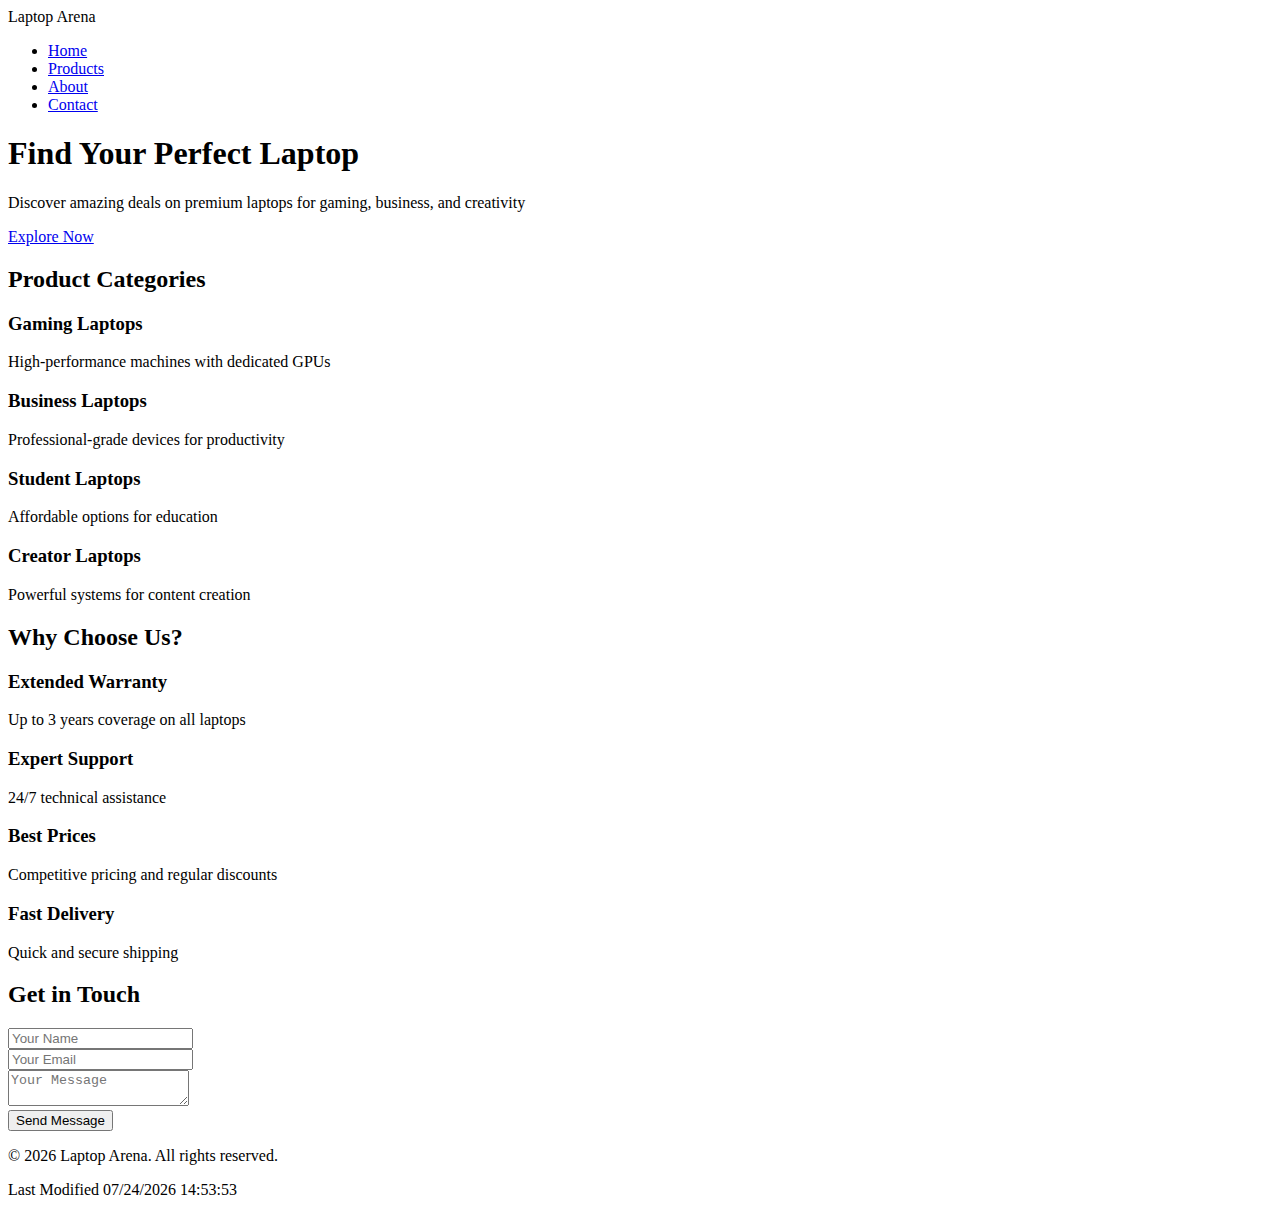
==== project/index.html @ 7944c16c "added project files" ====
<!DOCTYPE html>
<html lang="en">
<head>
    <meta charset="UTF-8">
    <meta name="viewport" content="width=device-width, initial-scale=1.0">
    <title>Laptop Arena - Your Ultimate Laptop Destination</title>
    <link rel="preconnect" href="https://fonts.googleapis.com">
    <link rel="preconnect" href="https://fonts.gstatic.com" crossorigin>
    <link href="https://fonts.googleapis.com/css2?family=Montserrat:wght@400;500;600;700&display=swap" rel="stylesheet">
    <link rel="stylesheet" href="/styles/main.css">
</head>
<body>
    <header class="hero">
        <nav>
            <div class="logo">Laptop Arena</div>
            <ul>
                <li><a href="index.html">Home</a></li>
                <li><a href="products.html">Products</a></li>
                <li><a href="about.html">About</a></li>
                <li><a href="#contact">Contact</a></li>
            </ul>
        </nav>
        <div class="hero-content">
            <h1>Find Your Perfect Laptop</h1>
            <p>Discover amazing deals on premium laptops for gaming, business, and creativity</p>
            <a href="products.html" class="cta-button">Explore Now</a>
        </div>
    </header>

    <section id="categories" class="categories">
        <h2>Product Categories</h2>
        <div class="category-grid">
            <div class="category-card" data-category="gaming">
                <h3>Gaming Laptops</h3>
                <p>High-performance machines with dedicated GPUs</p>
            </div>
            <div class="category-card" data-category="business">
                <h3>Business Laptops</h3>
                <p>Professional-grade devices for productivity</p>
            </div>
            <div class="category-card" data-category="student">
                <h3>Student Laptops</h3>
                <p>Affordable options for education</p>
            </div>
            <div class="category-card" data-category="creator">
                <h3>Creator Laptops</h3>
                <p>Powerful systems for content creation</p>
            </div>
        </div>
    </section>

    <section id="features" class="features">
        <h2>Why Choose Us?</h2>
        <div class="features-grid">
            <div class="feature">
                <h3>Extended Warranty</h3>
                <p>Up to 3 years coverage on all laptops</p>
            </div>
            <div class="feature">
                <h3>Expert Support</h3>
                <p>24/7 technical assistance</p>
            </div>
            <div class="feature">
                <h3>Best Prices</h3>
                <p>Competitive pricing and regular discounts</p>
            </div>
            <div class="feature">
                <h3>Fast Delivery</h3>
                <p>Quick and secure shipping</p>
            </div>
        </div>
    </section>

    <section id="contact" class="contact">
        <h2>Get in Touch</h2>
        <form id="contactForm" class="contact-form">
            <div class="form-group">
                <input type="text" id="name" placeholder="Your Name" required>
            </div>
            <div class="form-group">
                <input type="email" id="email" placeholder="Your Email" required>
            </div>
            <div class="form-group">
                <textarea id="message" placeholder="Your Message" required></textarea>
            </div>
            <button type="submit" class="submit-button">Send Message</button>
        </form>
        <div id="formStatus" class="form-status"></div>
    </section>

    <footer>
        <p>&copy; <span id="currentyear"></span> Laptop Arena. All rights reserved.</p>
        <p id="lastModified"></p>
    </footer>
    <script src="scripts/main.js"></script>
    <script src="scripts/getdates.js"></script>
</body>
</html>
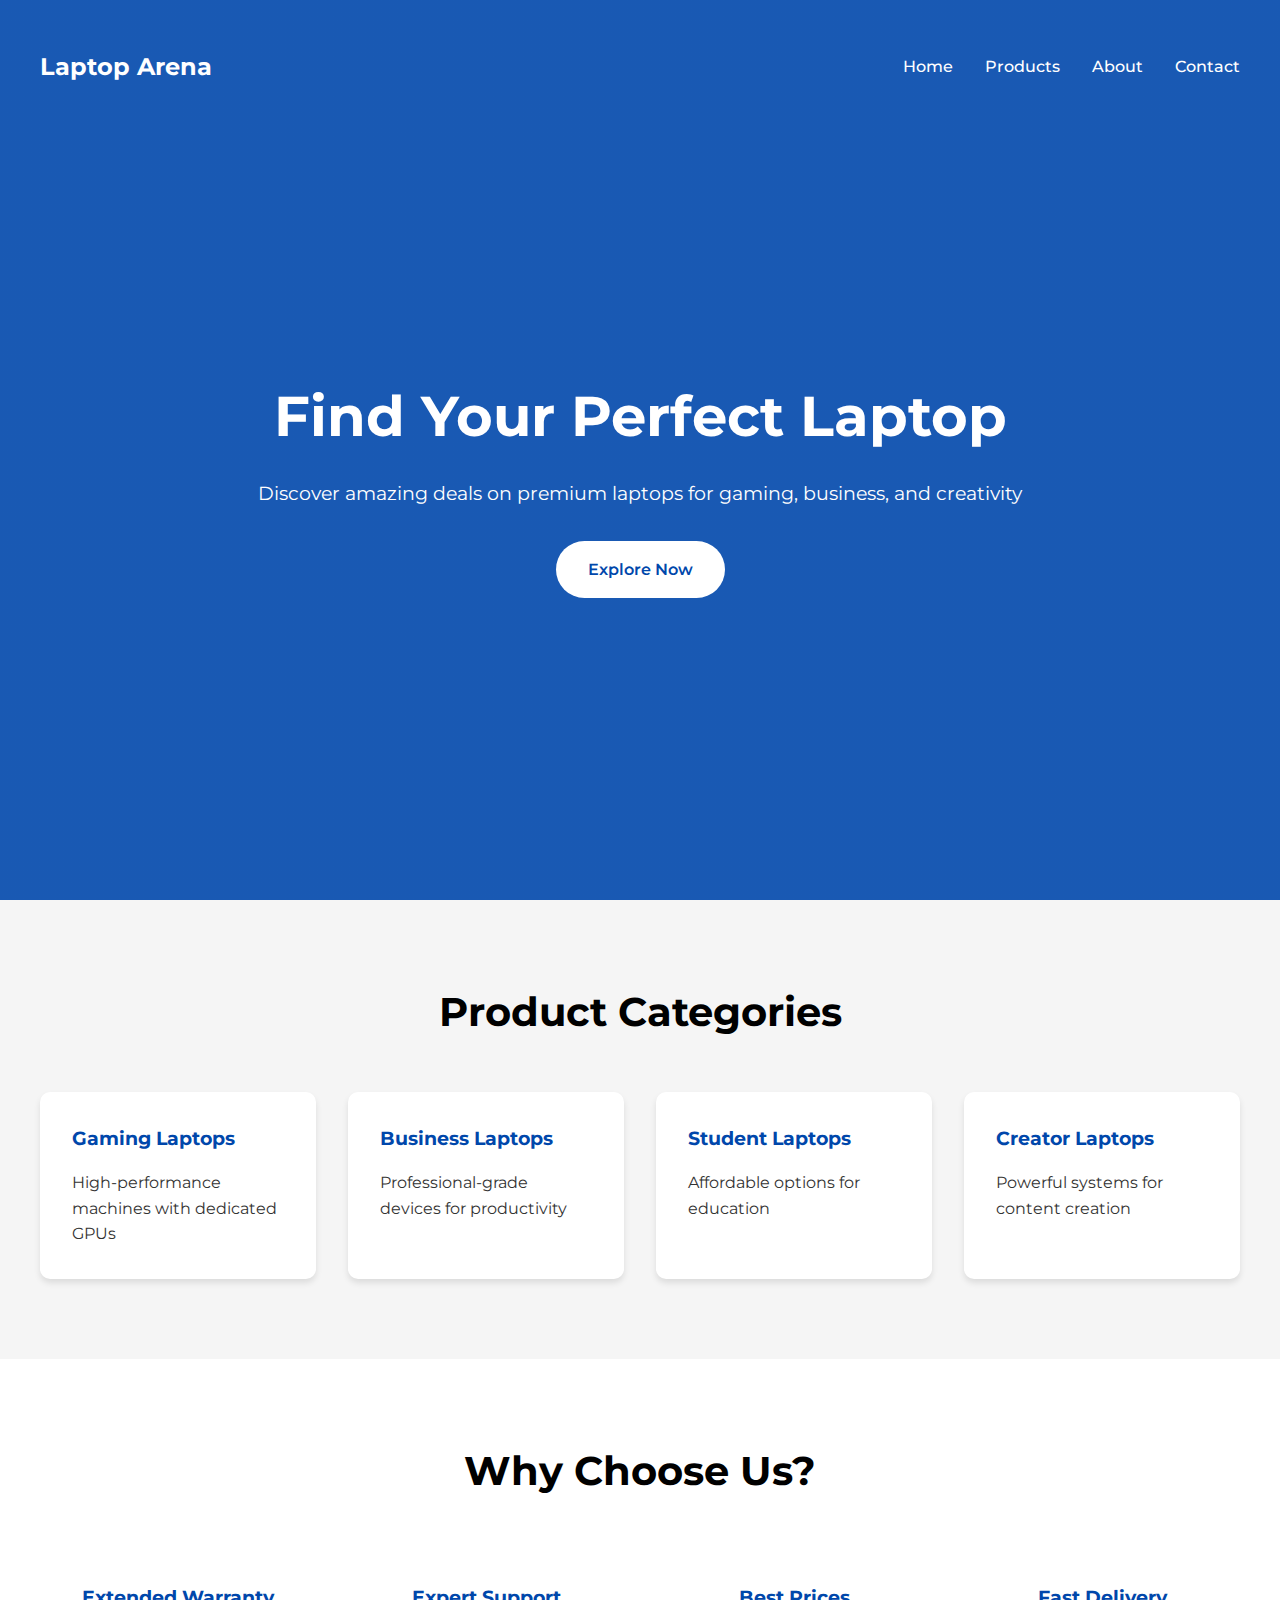
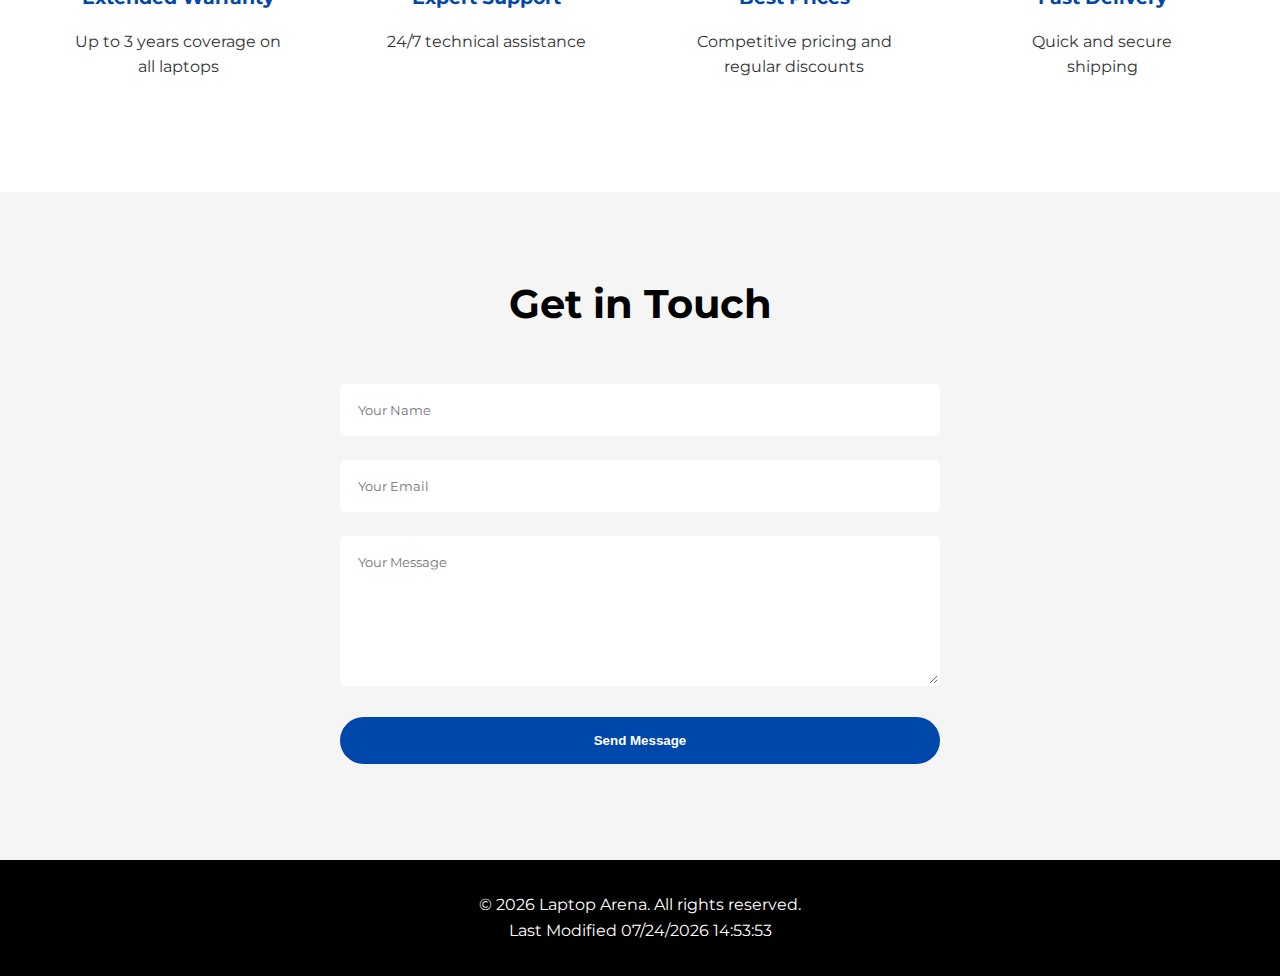
==== commit 2bf46c14: "updates fix css not loading" ====
--- a/project/index.html
+++ b/project/index.html
@@ -7,7 +7,7 @@
     <link rel="preconnect" href="https://fonts.googleapis.com">
     <link rel="preconnect" href="https://fonts.gstatic.com" crossorigin>
     <link href="https://fonts.googleapis.com/css2?family=Montserrat:wght@400;500;600;700&display=swap" rel="stylesheet">
-    <link rel="stylesheet" href="/styles/main.css">
+    <link rel="stylesheet" href="styles/main.css">
 </head>
 <body>
     <header class="hero">
--- a/project/styles/main.css
+++ b/project/styles/main.css
@@ -0,0 +1,265 @@
+/* Reset and Base Styles */
+* {
+    margin: 0;
+    padding: 0;
+    box-sizing: border-box;
+}
+
+:root {
+    --primary-color: #0047AB;
+    --secondary-color: #000000;
+    --white: #ffffff;
+    --gray: #f5f5f5;
+    --dark-gray: #333;
+}
+
+body {
+    font-family: 'Montserrat', sans-serif;
+    line-height: 1.6;
+    color: var(--dark-gray);
+}
+
+
+.hero {
+    background: linear-gradient(rgba(0, 71, 171, 0.9), rgba(0, 71, 171, 0.9)),
+                url('/images/hero-image.png');
+    background-size: cover;
+    background-position: center;
+    color: var(--white);
+    padding: 2rem;
+    min-height: 100vh;
+    display: flex;
+    flex-direction: column;
+}
+
+.sub-header {
+    background: var(--primary-color);
+    color: var(--white);
+    padding: 1rem 2rem;
+}
+
+nav {
+    display: flex;
+    justify-content: space-between;
+    align-items: center;
+    padding: 1rem 0;
+    max-width: 1200px;
+    margin: 0 auto;
+    width: 100%;
+}
+
+.logo {
+    font-size: 1.5rem;
+    font-weight: 700;
+}
+
+nav ul {
+    display: flex;
+    list-style: none;
+    gap: 2rem;
+}
+
+nav a {
+    color: var(--white);
+    text-decoration: none;
+    font-weight: 500;
+    transition: opacity 0.3s ease;
+}
+
+nav a:hover {
+    opacity: 0.8;
+}
+
+.hero-content {
+    flex: 1;
+    display: flex;
+    flex-direction: column;
+    justify-content: center;
+    align-items: center;
+    text-align: center;
+    max-width: 800px;
+    margin: 0 auto;
+}
+
+.hero-content h1 {
+    font-size: 3.5rem;
+    margin-bottom: 1rem;
+}
+
+.hero-content p {
+    font-size: 1.2rem;
+    margin-bottom: 2rem;
+}
+
+.cta-button {
+    background-color: var(--white);
+    color: var(--primary-color);
+    padding: 1rem 2rem;
+    border-radius: 50px;
+    text-decoration: none;
+    font-weight: 600;
+    transition: transform 0.3s ease;
+}
+
+.cta-button:hover {
+    transform: translateY(-3px);
+}
+
+.categories {
+    padding: 5rem 2rem;
+    background-color: var(--gray);
+}
+
+h2 {
+    text-align: center;
+    margin-bottom: 3rem;
+    font-size: 2.5rem;
+    color: var(--secondary-color);
+}
+
+.category-grid {
+    display: grid;
+    grid-template-columns: repeat(auto-fit, minmax(250px, 1fr));
+    gap: 2rem;
+    max-width: 1200px;
+    margin: 0 auto;
+}
+
+.category-card {
+    background: var(--white);
+    padding: 2rem;
+    border-radius: 10px;
+    box-shadow: 0 4px 6px rgba(0, 0, 0, 0.1);
+    transition: transform 0.3s ease;
+    cursor: pointer;
+}
+
+.category-card:hover {
+    transform: translateY(-5px);
+}
+
+.category-card h3 {
+    color: var(--primary-color);
+    margin-bottom: 1rem;
+}
+
+.features {
+    padding: 5rem 2rem;
+    background-color: var(--white);
+}
+
+.features-grid {
+    display: grid;
+    grid-template-columns: repeat(auto-fit, minmax(250px, 1fr));
+    gap: 2rem;
+    max-width: 1200px;
+    margin: 0 auto;
+}
+
+.feature {
+    text-align: center;
+    padding: 2rem;
+}
+
+.feature h3 {
+    color: var(--primary-color);
+    margin-bottom: 1rem;
+}
+
+
+.contact {
+    padding: 5rem 2rem;
+    background-color: var(--gray);
+}
+
+.contact-form {
+    max-width: 600px;
+    margin: 0 auto;
+}
+
+.form-group {
+    margin-bottom: 1.5rem;
+}
+
+input, textarea {
+    width: 100%;
+    padding: 1rem;
+    border: 2px solid transparent;
+    border-radius: 5px;
+    font-family: 'Montserrat', sans-serif;
+}
+
+textarea {
+    min-height: 150px;
+    resize: vertical;
+}
+
+input:focus, textarea:focus {
+    outline: none;
+    border-color: var(--primary-color);
+}
+
+.submit-button {
+    background-color: var(--primary-color);
+    color: var(--white);
+    padding: 1rem 2rem;
+    border: none;
+    border-radius: 50px;
+    cursor: pointer;
+    font-weight: 600;
+    width: 100%;
+    transition: background-color 0.3s ease;
+}
+
+.submit-button:hover {
+    background-color: #003d91;
+}
+
+.form-status {
+    margin-top: 1rem;
+    text-align: center;
+    font-weight: 500;
+}
+
+footer {
+    background-color: var(--secondary-color);
+    color: var(--white);
+    text-align: center;
+    padding: 2rem;
+}
+
+@media (max-width: 768px) {
+    .hero-content h1 {
+        font-size: 2.5rem;
+    }
+
+    nav {
+        flex-direction: column;
+        gap: 1rem;
+    }
+
+    nav ul {
+        gap: 1rem;
+    }
+
+    .filters {
+        flex-direction: column;
+        align-items: stretch;
+    }
+
+    .filter-btn {
+        width: 100%;
+    }
+}
+
+@media (max-width: 480px) {
+    .hero-content h1 {
+        font-size: 2rem;
+    }
+
+    .category-grid,
+    .features-grid,
+    .product-grid {
+        grid-template-columns: 1fr;
+    }
+}